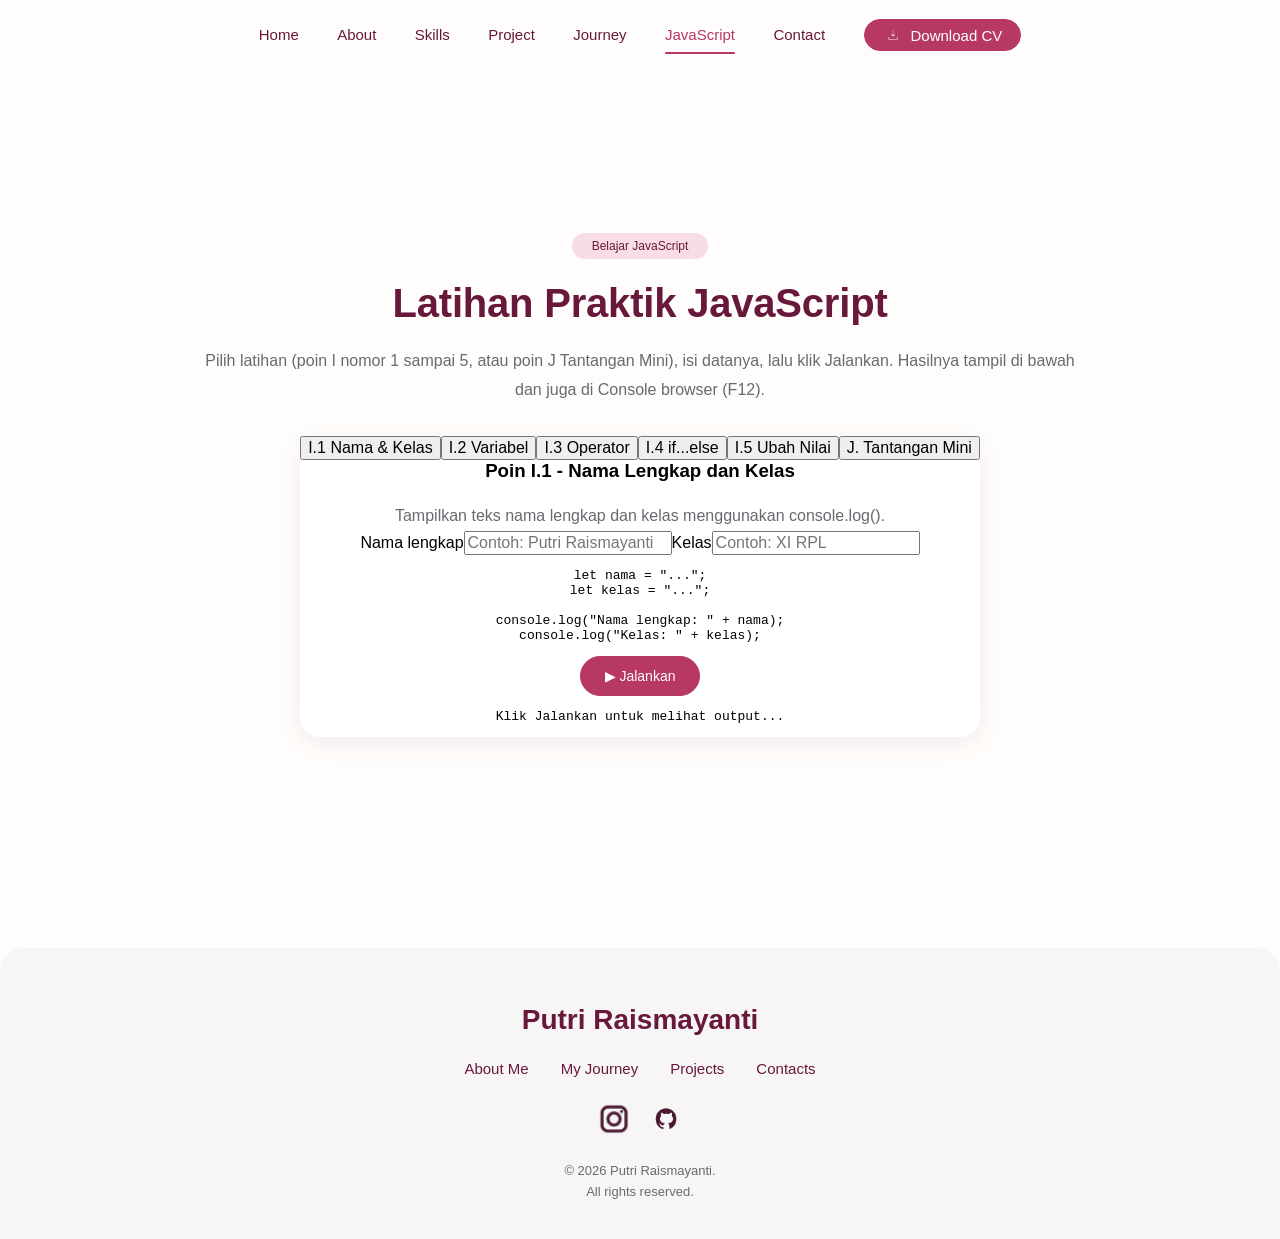
==== javascript.html @ ba16b43a "add js html pisah" ====
<!DOCTYPE html>
<html lang="en">
<head>
  <meta charset="UTF-8" />
  <meta name="viewport" content="width=device-width, initial-scale=1.0" />
  <title>Putri Raismayanti - Tugas JavaScript</title>
  <link rel="stylesheet" href="style.css" />
  <style>
    /* tambahan khusus halaman javascript (style.css tidak diubah) */

    /* menu JavaScript ditandai sebagai halaman yang sedang dibuka */
    .navlink.aktif {
      color: var(--rose);
    }

    .navlink.aktif::after {
      content: "";
      position: absolute;
      left: 0;
      right: 0;
      bottom: -6px;
      height: 2px;
      background: var(--rose);
      border-radius: 2px;
    }

    /* isi halaman diletakkan di tengah layar */
    .halaman-js {
      min-height: calc(100vh - 70px);
      display: flex;
      flex-direction: column;
      align-items: center;
      justify-content: center;
    }

    .halaman-js .js-container {
      margin-top: 32px;
    }
  </style>
</head>
<body>

<!-- navbar -->
<header class="site-header">
  <div class="container nav-bar">
    <input type="checkbox" id="mobile-menu-toggle" class="menu-checkbox" aria-label="Open menu" />
    <label for="mobile-menu-toggle" class="mobile-menu-toggle"><span></span><span></span><span></span></label>
    <nav id="main-nav" class="main-nav">
      <a href="index.html#home" class="navlink">Home</a>
      <a href="index.html#about" class="navlink">About</a>
      <a href="index.html#skills" class="navlink">Skills</a>
      <a href="index.html#project" class="navlink">Project</a>
      <a href="index.html#journey" class="navlink">Journey</a>
      <a href="javascript.html" class="navlink aktif">JavaScript</a>
      <a href="index.html#contact" class="navlink">Contact</a>
      <!-- Link CV belum dibuat: -->
      <a href="#" class="btn btn-primary download-cv"><img src="download0.png" alt="" />Download CV</a>
    </nav>
  </div>
</header>

<main>
  <!-- tugas javascript: poin I (latihan praktik) dan poin J (tantangan mini) -->
  <section class="section container center halaman-js">
    <span class="pill">Belajar JavaScript</span>
    <h2 class="title">Latihan Praktik JavaScript</h2>
    <p class="body-text sub">Pilih latihan (poin I nomor 1 sampai 5, atau poin J Tantangan Mini), isi datanya, lalu klik Jalankan. Hasilnya tampil di bawah dan juga di Console browser (F12).</p>

    <div class="js-container card">
      <div class="js-tabs" id="js-tabs" role="tablist" aria-label="Pilih latihan"></div>
      <h3 class="js-task" id="js-task"></h3>
      <p class="body-text js-desc" id="js-desc"></p>
      <div class="js-form" id="js-form"></div>
      <pre class="js-code"><code id="js-code"></code></pre>
      <button type="button" id="js-run" class="btn btn-primary js-run">&#9654; Jalankan</button>
      <pre class="js-console" id="js-console" aria-live="polite"></pre>
      <p class="body-text js-note" id="js-note" hidden></p>
    </div>
  </section>
</main>

<!-- footer -->
<footer class="site-footer">
  <div class="container footer-content">
    <div class="footer-name">Putri Raismayanti</div>
    <nav class="footer-nav">
      <a href="index.html#about">About Me</a>
      <a href="index.html#journey">My Journey</a>
      <a href="index.html#project">Projects</a>
      <a href="index.html#contact">Contacts</a>
    </nav>
    <div class="footer-social">
      <a href="https://instagram.com/putrirsmynti_" target="_blank" rel="noopener noreferrer" aria-label="Instagram"><img src="instagram2.png" alt="Instagram" /></a>
      <a href="https://github.com/piutyiiii" target="_blank" rel="noopener noreferrer" aria-label="GitHub"><img src="git-hub14.png" alt="GitHub" /></a>
    </div>
    <div class="footer-copy">© 2026 Putri Raismayanti.<br />All rights reserved.</div>
  </div>
</footer>

<script>
// ambil elemen berdasarkan id
function ambil(id) {
  return document.getElementById(id);
}

// ubah isian jadi teks berkutip, kalau kosong tampil "..."
function teks(nilai) {
  nilai = String(nilai).trim();
  if (nilai == "") {
    return '"..."';
  }
  return JSON.stringify(nilai);
}

// ubah isian jadi angka, kalau kosong / bukan angka tampil ...
function angka(nilai) {
  nilai = String(nilai).trim();
  if (nilai != "" && isFinite(Number(nilai))) {
    return Number(nilai);
  }
  return "...";
}

// daftar latihan. kode yang tampil di layar = kode yang dijalankan
var TUGAS = [
  {
    tab: "I.1 Nama & Kelas",
    judul: "Poin I.1 - Nama Lengkap dan Kelas",
    soal: "Tampilkan teks nama lengkap dan kelas menggunakan console.log().",
    fields: [
      { id: "nama", label: "Nama lengkap", type: "text", value: "", placeholder: "Contoh: Putri Raismayanti" },
      { id: "kelas", label: "Kelas", type: "text", value: "", placeholder: "Contoh: XI RPL" }
    ],
    kode: function (v) {
      return `let nama = ${teks(v.nama)};
let kelas = ${teks(v.kelas)};

console.log("Nama lengkap: " + nama);
console.log("Kelas: " + kelas);`;
    }
  },
  {
    tab: "I.2 Variabel",
    judul: "Poin I.2 - Variabel Nama, Umur, dan Jurusan",
    soal: "Buat variabel nama, umur, dan jurusan. Tampilkan ketiganya.",
    fields: [
      { id: "nama", label: "Nama", type: "text", value: "", placeholder: "Contoh: Putri Raismayanti" },
      { id: "umur", label: "Umur", type: "number", value: "", placeholder: "Contoh: 16" },
      { id: "jurusan", label: "Jurusan", type: "text", value: "", placeholder: "Contoh: Rekayasa Perangkat Lunak" }
    ],
    kode: function (v) {
      return `let nama = ${teks(v.nama)};
let umur = ${angka(v.umur)};
let jurusan = ${teks(v.jurusan)};

console.log(nama);
console.log(umur);
console.log(jurusan);`;
    }
  },
  {
    tab: "I.3 Operator",
    judul: "Poin I.3 - Operasi Dua Angka",
    soal: "Buat dua variabel angka, lalu tampilkan hasil penjumlahan, pengurangan, perkalian, dan pembagian.",
    fields: [
      { id: "a", label: "Angka pertama", type: "number", value: "", placeholder: "Contoh: 20" },
      { id: "b", label: "Angka kedua", type: "number", value: "", placeholder: "Contoh: 4" }
    ],
    kode: function (v) {
      return `let angka1 = ${angka(v.a)};
let angka2 = ${angka(v.b)};

console.log("Penjumlahan: " + (angka1 + angka2));
console.log("Pengurangan: " + (angka1 - angka2));
console.log("Perkalian: " + (angka1 * angka2));
console.log("Pembagian: " + (angka1 / angka2));`;
    }
  },
  {
    tab: "I.4 if...else",
    judul: "Poin I.4 - if...else dengan Nilai 90",
    soal: 'Buat variabel nilai = 90. Gunakan if...else untuk menampilkan "Lulus" jika nilai minimal 75 dan "Belum lulus" jika kurang dari 75.',
    fields: [
      { id: "nilai", label: "Nilai", type: "number", value: "90", placeholder: "Contoh: 90" }
    ],
    kode: function (v) {
      return `let nilai = ${angka(v.nilai)};

if (nilai >= 75) {
  console.log("Lulus");
} else {
  console.log("Belum lulus");
}`;
    }
  },
  {
    tab: "I.5 Ubah Nilai",
    judul: "Poin I.5 - Ubah Nilai Menjadi 60",
    soal: "Ubah nilai menjadi 60. Jalankan kembali program dan jelaskan perbedaannya.",
    fields: [
      { id: "nilai", label: "Nilai", type: "number", value: "60", placeholder: "Contoh: 60" }
    ],
    kode: function (v) {
      return `let nilai = ${angka(v.nilai)};

if (nilai >= 75) {
  console.log("Lulus");
} else {
  console.log("Belum lulus");
}`;
    },
    catatan: "Perbedaannya: dengan nilai 90, kondisi nilai >= 75 bernilai true sehingga blok if berjalan dan tampil \"Lulus\". Setelah nilai diubah menjadi 60, kondisi bernilai false sehingga blok else yang berjalan dan tampil \"Belum lulus\". Kodenya sama, hanya nilainya yang berbeda."
  },
  {
    tab: "J. Tantangan Mini",
    judul: "Poin J - Tantangan Mini",
    soal: "Simpan nama dan nilai siswa, lalu tampilkan nama serta status kelulusannya di Console.",
    fields: [
      { id: "nama", label: "Nama siswa", type: "text", value: "", placeholder: "Contoh: Putri Raismayanti" },
      { id: "nilai", label: "Nilai", type: "number", value: "", placeholder: "Contoh: 85" }
    ],
    kode: function (v) {
      return `let nama = ${teks(v.nama)};
let nilai = ${angka(v.nilai)};
let status;

if (nilai >= 75) {
  status = "Lulus";
} else {
  status = "Belum lulus";
}

console.log("Nama: " + nama);
console.log("Nilai: " + nilai);
console.log("Status: " + status);`;
    }
  }
];

// simpan isian tiap latihan supaya tidak hilang waktu pindah tab
var isian = [];
for (var i = 0; i < TUGAS.length; i++) {
  var data = {};
  for (var j = 0; j < TUGAS[i].fields.length; j++) {
    data[TUGAS[i].fields[j].id] = TUGAS[i].fields[j].value;
  }
  isian.push(data);
}

var aktif = 0; // tab yang sedang dibuka

function tampilkanKode() {
  ambil("js-code").textContent = TUGAS[aktif].kode(isian[aktif]);
}

function tampilkanTugas() {
  var t = TUGAS[aktif];

  // tandai tab yang aktif
  var semuaTab = document.querySelectorAll(".js-tab");
  for (var i = 0; i < semuaTab.length; i++) {
    semuaTab[i].setAttribute("aria-selected", i == aktif ? "true" : "false");
  }

  ambil("js-task").textContent = t.judul;
  ambil("js-desc").textContent = t.soal;
  ambil("js-note").hidden = !t.catatan;
  ambil("js-note").textContent = t.catatan || "";
  ambil("js-console").textContent = "Klik Jalankan untuk melihat output...";

  // buat form isian
  var form = ambil("js-form");
  form.textContent = "";
  for (var k = 0; k < t.fields.length; k++) {
    buatField(form, t.fields[k]);
  }

  tampilkanKode();
}

function buatField(form, f) {
  var label = document.createElement("label");
  label.textContent = f.label;

  var input = document.createElement("input");
  input.type = f.type;
  input.placeholder = f.placeholder;
  input.value = isian[aktif][f.id];

  // kode ikut berubah waktu diketik
  input.addEventListener("input", function () {
    isian[aktif][f.id] = input.value;
    tampilkanKode();
  });

  label.appendChild(input);
  form.appendChild(label);
}

function jalankan() {
  // cek dulu ada isian yang masih kosong atau tidak
  var fields = TUGAS[aktif].fields;
  for (var i = 0; i < fields.length; i++) {
    if (String(isian[aktif][fields[i].id]).trim() == "") {
      ambil("js-console").textContent = 'Mohon isi "' + fields[i].label + '" terlebih dahulu.';
      return;
    }
  }

  var baris = [];

  // console tiruan: cetak ke Console browser dan ke kotak output
  var konsolTiruan = {
    log: function () {
      console.log.apply(console, arguments);
      baris.push(Array.prototype.join.call(arguments, " "));
    }
  };

  try {
    var program = new Function("console", ambil("js-code").textContent);
    program(konsolTiruan);
  } catch (err) {
    baris.push("Error: " + err.message);
  }

  if (baris.length == 0) {
    ambil("js-console").textContent = "(tidak ada output)";
  } else {
    ambil("js-console").textContent = baris.join("\n");
  }
}

// buat tombol tab
function buatTab(nomor) {
  var tombol = document.createElement("button");
  tombol.type = "button";
  tombol.className = "js-tab";
  tombol.setAttribute("role", "tab");
  tombol.textContent = TUGAS[nomor].tab;
  tombol.addEventListener("click", function () {
    aktif = nomor;
    tampilkanTugas();
  });
  ambil("js-tabs").appendChild(tombol);
}

for (var n = 0; n < TUGAS.length; n++) {
  buatTab(n);
}
ambil("js-run").addEventListener("click", jalankan);
tampilkanTugas();
</script>

</body>
</html>
---- style.css ----
/* VARIABEL (ubah jarak global)*/
:root {
  --burgundy: #68183b;
  --soft-pink: #f8dde6;
  --dusty-pink: #d96c91;
  --warm-white: #fffdfb;
  --soft-gray: #6b6870;
  --rose: #b63863;

  --gutter: clamp(16px, 5vw, 60px);
  --shadow: 0 6px 24px rgba(104, 24, 59, 0.08);

  --space-xs: 8px;
  --space-sm: 12px;
  --space-md: 20px;
  --space-lg: 32px;
  --space-xl: 48px;
}


/* DASAR */
*,
*::before,
*::after {
  box-sizing: border-box;
}

html {
  scroll-behavior: smooth;
  scroll-padding-top: 70px;
  -webkit-text-size-adjust: 100%;
}

body {
  margin: 0;
  font-family: "Plus Jakarta Sans", sans-serif;
  background: var(--warm-white);
  color: #000;
  overflow-x: hidden;
}

img {
  max-width: 100%;
  display: block;
}

h1,
h2,
h3,
p {
  margin: 0;
}

a {
  text-decoration: none;
  color: inherit;
}

button,
input,
textarea {
  font: inherit;
}

.container {
  width: min(1280px, 100% - 2 * var(--gutter));
  margin-inline: auto;
}

.section {
  padding-block: clamp(56px, 8vw, 110px);
}

.center {
  text-align: center;
}

.center .body-text {
  margin-inline: auto;
}


/* KOMPONEN UMUM */
.pill {
  display: inline-block;
  background: var(--soft-pink);
  color: var(--burgundy);
  border-radius: 50px;
  padding: 6px 20px;
  font-size: 12px;
  font-weight: 500;
}

.pill.sm {
  padding: 4px 12px;
}

.title {
  color: var(--burgundy);
  font-weight: 600;
  letter-spacing: -0.2px;
  font-size: clamp(28px, 4.5vw, 40px);
  line-height: 1.2;
  margin-top: var(--space-md);
}

.body-text {
  color: var(--soft-gray);
  font-size: clamp(14px, 1.6vw, 16px);
  line-height: 1.8;
  font-weight: 300;
  margin-top: var(--space-md);
}

.sub {
  max-width: 880px;
}

.card {
  background: #fff;
  border-radius: 20px;
  box-shadow: var(--shadow);
}

.btn {
  display: inline-flex;
  align-items: center;
  justify-content: center;
  gap: var(--space-xs);
  min-height: 40px;
  padding: 8px 24px;
  border-radius: 50px;
  border: 1px solid var(--rose);
  font-size: 14px;
  font-weight: 500;
  cursor: pointer;
  transition: transform 0.2s, opacity 0.2s;
}

.btn img {
  width: 20px;
  height: auto;
}

.btn:hover {
  transform: translateY(-2px);
}

.btn-primary {
  background: var(--rose);
  color: #fff;
}

.btn-outline {
  background: transparent;
  color: var(--rose);
}

.btn-sm {
  border-radius: 10px;
  font-size: 12px;
  padding: 6px 14px;
  min-height: 36px;
}


/* NAVBAR */
.site-header {
  position: sticky;
  top: 0;
  z-index: 100;
  background: rgba(255, 253, 251, 0.92);
  backdrop-filter: blur(8px);
}

.nav-bar {
  display: flex;
  justify-content: center;
  align-items: center;
  min-height: 70px;
  position: relative;
}

.main-nav {
  display: flex;
  align-items: center;
  gap: clamp(20px, 3vw, 40px);
}

.navlink {
  position: relative;
  color: var(--burgundy);
  font-size: 15px;
  line-height: 26px;
}

body:not(:has(:target)) .navlink[href="#home"],
body:has(#home:target) .navlink[href="#home"],
body:has(#about:target) .navlink[href="#about"],
body:has(#skills:target) .navlink[href="#skills"],
body:has(#journey:target) .navlink[href="#journey"],
body:has(#project:target) .navlink[href="#project"],
body:has(#contact:target) .navlink[href="#contact"] {
  color: var(--rose);
}

body:not(:has(:target)) .navlink[href="#home"]::after,
body:has(#home:target) .navlink[href="#home"]::after,
body:has(#about:target) .navlink[href="#about"]::after,
body:has(#skills:target) .navlink[href="#skills"]::after,
body:has(#journey:target) .navlink[href="#journey"]::after,
body:has(#project:target) .navlink[href="#project"]::after,
body:has(#contact:target) .navlink[href="#contact"]::after {
  content: "";
  position: absolute;
  left: 0;
  right: 0;
  bottom: -6px;
  height: 2px;
  background: var(--rose);
  border-radius: 2px;
}

.download-cv {
  min-height: 32px;
  padding: 3px 18px;
  font-size: 15px;
}

.mobile-menu-toggle,
.menu-checkbox {
  display: none;
}


/* HERO */
.hero {
  display: grid;
  grid-template-columns: 1.2fr 1fr;
  gap: clamp(24px, 5vw, 60px);
  align-items: center;
  padding-block: clamp(40px, 7vw, 90px);
}

.welcome {
  display: inline-flex;
  align-items: center;
  gap: var(--space-xs);
  border: 1px solid var(--dusty-pink);
  border-radius: 50px;
  padding: 4px 18px 4px 10px;
  font-size: 15px;
  font-weight: 200;
}

.welcome img {
  width: 28px;
}

.hello {
  color: var(--dusty-pink);
  font-size: clamp(18px, 2.4vw, 24px);
  font-weight: 500;
  margin-top: var(--space-lg);
}

.name-big {
  font-size: clamp(36px, 7.5vw, 64px);
  font-weight: 600;
  line-height: 1.1;
  margin-top: var(--space-xs);
  background: linear-gradient(90deg, rgba(201, 0, 88, 0.8), #68183b);
  -webkit-background-clip: text;
  background-clip: text;
  -webkit-text-fill-color: transparent;
}

.based {
  font-size: clamp(26px, 5vw, 48px);
  color: #a25971;
  margin-top: var(--space-xs);
}

.tagline {
  color: var(--dusty-pink);
  font-weight: 500;
  font-size: 16px;
  margin-top: var(--space-lg);
}

.hero-text .body-text {
  color: #000;
  font-weight: 200;
  max-width: 520px;
  margin-top: var(--space-sm);
}

.hero-actions {
  display: flex;
  align-items: center;
  gap: 16px;
  margin-top: var(--space-lg);
  flex-wrap: wrap;
}

.icon-btn {
  width: 49px;
  height: 47px;
  border: 1px solid rgba(217, 217, 217, 0.9);
  border-radius: 10px;
  display: grid;
  place-items: center;
}

.icon-btn img {
  width: 30px;
}

.hero-photo {
  width: 100%;
  max-width: 400px;
  aspect-ratio: 400 / 450;
  object-fit: cover;
  border-radius: 20px;
  justify-self: end;
}


/* ABOUT */
.about-grid {
  display: grid;
  grid-template-columns: 1.2fr 1fr;
  gap: clamp(24px, 4vw, 48px);
  align-items: start;
  margin-top: var(--space-md);
}

.about-cards {
  display: grid;
  grid-template-columns: 1.3fr 1fr;
  gap: 20px;
}

.info-card {
  padding: 24px;
  display: grid;
  gap: 22px;
}

.info-item {
  display: flex;
  gap: 14px;
  align-items: flex-start;
}

.info-icon {
  flex: 0 0 40px;
  height: 36px;
  background: var(--soft-pink);
  border-radius: 10px;
  display: grid;
  place-items: center;
}

.info-icon img {
  width: 22px;
}

.info-item h3 {
  color: var(--burgundy);
  font-size: 14px;
  font-weight: 600;
  margin-bottom: 4px;
}

.info-item p {
  font-size: 12px;
  font-weight: 300;
  line-height: 1.6;
}

.learning-card {
  background: var(--burgundy);
  color: #fff;
  padding: 24px;
}

.learning-card h3 {
  font-size: 14px;
  font-weight: 600;
  display: flex;
  gap: 6px;
  align-items: center;
}

.learning-card h3 img {
  width: 11px;
}

.chips {
  display: flex;
  flex-wrap: wrap;
  gap: 10px;
  margin-top: 20px;
}

.chips span {
  background: rgba(217, 217, 217, 0.2);
  border-radius: 50px;
  padding: 4px 12px;
  font-size: 10px;
}

.photo-row {
  display: grid;
  grid-template-columns: repeat(4, 1fr);
  gap: 20px;
  margin-top: var(--space-xl);
}

.photo-row img {
  width: 100%;
  aspect-ratio: 250 / 300;
  object-fit: cover;
  border-radius: 12px;
}


/* TECH STACK (MARQUEE) */
.tech-marquee-wrap {
  width: min(1300px, 100%);
  margin: 0 auto var(--space-xl);
  display: flex;
  flex-direction: column;
  gap: 20px;
}

.tech-marquee-row {
  overflow: hidden;
  -webkit-mask-image: linear-gradient(to right, transparent, #000 5%, #000 95%, transparent);
  mask-image: linear-gradient(to right, transparent, #000 5%, #000 95%, transparent);
}

.tech-marquee-track {
  display: flex;
  gap: 16px;
  width: max-content;
  animation: marquee-left 30s linear infinite;
}

.tech-marquee-track.reverse {
  animation-name: marquee-right;
}

.tech-card {
  flex: 0 0 auto;
  width: 96px;
  height: 96px;
  background: #fff;
  border: 1px solid rgba(107, 104, 112, 0.3);
  border-radius: 12px;
  display: flex;
  flex-direction: column;
  align-items: center;
  justify-content: center;
  gap: 8px;
}

.tech-card img {
  width: 32px;
  height: 32px;
  object-fit: contain;
}

.tech-card span {
  font-size: 10px;
}

.tech-marquee-row:hover .tech-marquee-track {
  animation-play-state: paused;
}

@keyframes marquee-left {
  to { transform: translateX(-50%); }
}

@keyframes marquee-right {
  from { transform: translateX(-50%); }
  to { transform: translateX(0); }
}


/* JOURNEY */
.timeline {
  display: grid;
  grid-template-columns: repeat(6, 1fr);
  gap: 20px;
  margin-top: 44px;
  position: relative;
}

.step {
  position: relative;
  padding-top: 32px;
}

.step::before {
  content: "";
  position: absolute;
  top: 0;
  left: 0;
  width: 15px;
  height: 15px;
  border-radius: 50%;
  background: var(--soft-pink);
  box-shadow: inset 0 0 0 4px var(--soft-pink), inset 0 0 0 8px var(--rose);
  z-index: 1;
}

.step::after {
  content: "";
  position: absolute;
  top: 7px;
  left: 15px;
  right: -20px;
  border-top: 1px dashed var(--dusty-pink);
}

.step:last-child::after {
  display: none;
}

.step-card {
  padding: 20px;
  height: 100%;
  display: flex;
  flex-direction: column;
  gap: 12px;
}

.step-card img {
  height: 40px;
  width: auto;
  max-width: 100%;
  object-fit: contain;
  object-position: left;
}

.year {
  color: var(--burgundy);
  font-size: 12px;
  font-weight: 600;
}

.step-card h3 {
  color: var(--burgundy);
  font-size: 14px;
  font-weight: 600;
}

.step-card p {
  font-size: 13px;
  line-height: 1.6;
  font-weight: 300;
  flex: 1;
}

.tag {
  align-self: flex-start;
  background: var(--soft-pink);
  color: var(--burgundy);
  border-radius: 50px;
  padding: 4px 12px;
  font-size: 12px;
}


/* PROJECTS */
.project-grid {
  display: grid;
  grid-template-columns: repeat(3, 1fr);
  gap: 24px;
  margin-top: 48px;
  text-align: left;
}

.project {
  padding: 20px;
  display: flex;
  flex-direction: column;
  gap: 16px;
}

.project > img {
  width: 100%;
  aspect-ratio: 350 / 190;
  object-fit: cover;
  border-radius: 12px;
}

.project-head {
  display: flex;
  justify-content: space-between;
  align-items: center;
  gap: var(--space-xs);
}

.project-head h3 {
  color: var(--burgundy);
  font-size: 20px;
  font-weight: 600;
}

.project > p {
  color: var(--soft-gray);
  font-size: 14px;
  line-height: 1.7;
  font-weight: 300;
  flex: 1;
}

.tags {
  display: flex;
  flex-wrap: wrap;
  gap: 8px;
}

.project-actions {
  display: flex;
  flex-wrap: wrap;
  gap: var(--space-sm);
}

.project-actions .btn {
  flex: 1 1 auto;
}


/* CONTACT */
.contact-grid {
  display: grid;
  grid-template-columns: 1fr 1fr;
  gap: clamp(24px, 4vw, 48px);
  align-items: start;
  margin-top: var(--space-sm);
}

.contact-card {
  margin-top: var(--space-lg);
  padding: 28px;
  display: grid;
  gap: 24px;
}

.contact-link {
  display: flex;
  align-items: center;
  gap: 16px;
}

.contact-link b {
  display: block;
  color: var(--burgundy);
  font-size: 16px;
  font-weight: 600;
}

.contact-link small {
  display: block;
  color: var(--soft-gray);
  font-size: 14px;
  margin-top: 2px;
  word-break: break-word;
}

.contact-icon-bg {
  flex: 0 0 60px;
  width: 60px;
  height: 60px;
  border-radius: 50%;
  background: var(--soft-pink);
  display: grid;
  place-items: center;
  transition: transform 0.25s, background-color 0.25s;
}

.contact-icon-bg img {
  width: 30px;
  height: 30px;
  object-fit: contain;
}

.contact-link:hover .contact-icon-bg {
  background: var(--rose);
  transform: scale(1.1);
}

.form-card {
  padding: clamp(20px, 3vw, 32px);
  display: flex;
  flex-direction: column;
  gap: var(--space-xs);
}

.form-head {
  display: flex;
  gap: 16px;
  align-items: center;
  margin-bottom: var(--space-md);
}

.form-head .contact-icon-bg {
  flex-basis: 70px;
  width: 70px;
  height: 70px;
}

.form-head h3 {
  color: var(--burgundy);
  font-size: 24px;
  font-weight: 600;
}

.form-head p {
  color: var(--soft-gray);
  font-size: 14px;
  line-height: 1.6;
  margin-top: 4px;
}

.form-card label {
  color: var(--burgundy);
  font-size: 16px;
  font-weight: 500;
  margin-top: var(--space-sm);
}

.form-card input,
.form-card textarea {
  width: 100%;
  border: 1px solid rgba(107, 104, 112, 0.35);
  border-radius: 20px;
  padding: 12px 18px;
  font-size: 16px;
  background: transparent;
  color: var(--burgundy);
}

.form-card textarea {
  resize: vertical;
  min-height: 120px;
}

.form-actions {
  display: flex;
  flex-wrap: wrap;
  gap: var(--space-sm);
  margin-top: var(--space-md);
}

.form-actions .btn {
  flex: 1 1 160px;
}


/* FOOTER */
.site-footer {
  background: #f7f5f5;
  border-radius: 24px 24px 0 0;
  padding: 56px 0 36px;
  margin-top: var(--space-xl);
}

.footer-content {
  display: flex;
  flex-direction: column;
  align-items: center;
  gap: 24px;
  text-align: center;
}

.footer-name {
  color: var(--burgundy);
  font-size: 28px;
  font-weight: 600;
}

.footer-nav {
  display: flex;
  flex-wrap: wrap;
  justify-content: center;
  gap: 12px 32px;
  color: var(--burgundy);
  font-size: 15px;
}

.footer-social {
  display: flex;
  gap: 16px;
}

.footer-social img {
  width: 36px;
  height: 36px;
  object-fit: contain;
  transition: transform 0.25s;
}

.footer-social a:hover img {
  transform: scale(1.15);
}

.footer-copy {
  color: var(--soft-gray);
  font-size: 13px;
  line-height: 1.6;
}


/*TABLET (≤ 1100px) */
@media (max-width: 1100px) {
  .timeline {
    grid-template-columns: repeat(3, 1fr);
    row-gap: 32px;
  }

  .step:nth-child(3n)::after {
    display: none;
  }

  .project-grid {
    grid-template-columns: repeat(2, 1fr);
  }

  .about-grid,
  .contact-grid {
    grid-template-columns: 1fr;
  }
}


/*HP (≤ 768px) */
@media (max-width: 768px) {
  .nav-bar {
    justify-content: flex-end;
    min-height: 60px;
  }

  .menu-checkbox {
    display: block;
    position: absolute;
    right: 0;
    width: 44px;
    height: 44px;
    margin: 0;
    opacity: 0;
    pointer-events: none;
  }

  .menu-checkbox:focus-visible + .mobile-menu-toggle {
    outline: 2px solid var(--rose);
  }

  .mobile-menu-toggle {
    display: flex;
    flex-direction: column;
    justify-content: center;
    align-items: center;
    gap: 5px;
    width: 44px;
    height: 44px;
    border: 0;
    background: transparent;
    color: var(--burgundy);
    cursor: pointer;
    border-radius: 12px;
  }

  .mobile-menu-toggle span {
    display: block;
    width: 22px;
    height: 2px;
    border-radius: 99px;
    background: currentColor;
    transition: transform 0.25s, opacity 0.25s;
  }

  .menu-checkbox:checked + .mobile-menu-toggle span:nth-child(1) {
    transform: translateY(7px) rotate(45deg);
  }

  .menu-checkbox:checked + .mobile-menu-toggle span:nth-child(2) {
    opacity: 0;
  }

  .menu-checkbox:checked + .mobile-menu-toggle span:nth-child(3) {
    transform: translateY(-7px) rotate(-45deg);
  }

  .main-nav {
    display: none;
    position: absolute;
    top: 100%;
    left: calc(-1 * var(--gutter));
    right: calc(-1 * var(--gutter));
    flex-direction: column;
    align-items: stretch;
    gap: 0;
    background: var(--warm-white);
    padding: 8px var(--gutter) 20px;
    box-shadow: 0 12px 24px rgba(104, 24, 59, 0.1);
  }

  .menu-checkbox:checked ~ .main-nav {
    display: flex;
  }

  .navlink {
    padding: 12px 0;
    border-bottom: 1px solid var(--soft-pink);
  }

  .navlink::after {
    display: none !important;
  }

  .download-cv {
    margin-top: 16px;
  }

  .hero {
    grid-template-columns: 1fr;
    text-align: left;
  }

  .hero-photo {
    order: -1;
    justify-self: center;
    max-width: 300px;
  }

  .about-cards {
    grid-template-columns: 1fr;
  }

  .photo-row {
    grid-template-columns: repeat(2, 1fr);
    gap: 12px;
  }

  .project-grid {
    grid-template-columns: 1fr;
  }

  /* timeline jadi vertikal */
  .timeline {
    grid-template-columns: 1fr;
    gap: 20px;
    padding-left: 28px;
  }

  .timeline::before {
    content: "";
    position: absolute;
    left: 7px;
    top: 8px;
    bottom: 8px;
    border-left: 1px dashed var(--dusty-pink);
  }

  .step {
    padding-top: 0;
  }

  .step::before {
    top: 24px;
    left: -28px;
  }

  .step::after {
    display: none !important;
  }

  .tech-card {
    width: 84px;
    height: 84px;
  }
}


/*HP KECIL (≤ 480px)*/
@media (max-width: 480px) {
  .hero-actions .btn {
    flex: 1 1 auto;
  }

  .form-head {
    flex-direction: column;
    align-items: flex-start;
  }

  .contact-icon-bg {
    flex-basis: 52px;
    width: 52px;
    height: 52px;
  }

  .project-head h3 {
    font-size: 18px;
  }
}

@media (prefers-reduced-motion: reduce) {
  html {
    scroll-behavior: auto;
  }

  *,
  *::before,
  *::after {
    animation-duration: 0.01ms !important;
    animation-iteration-count: 1 !important;
    transition-duration: 0.01ms !important;
  }
}
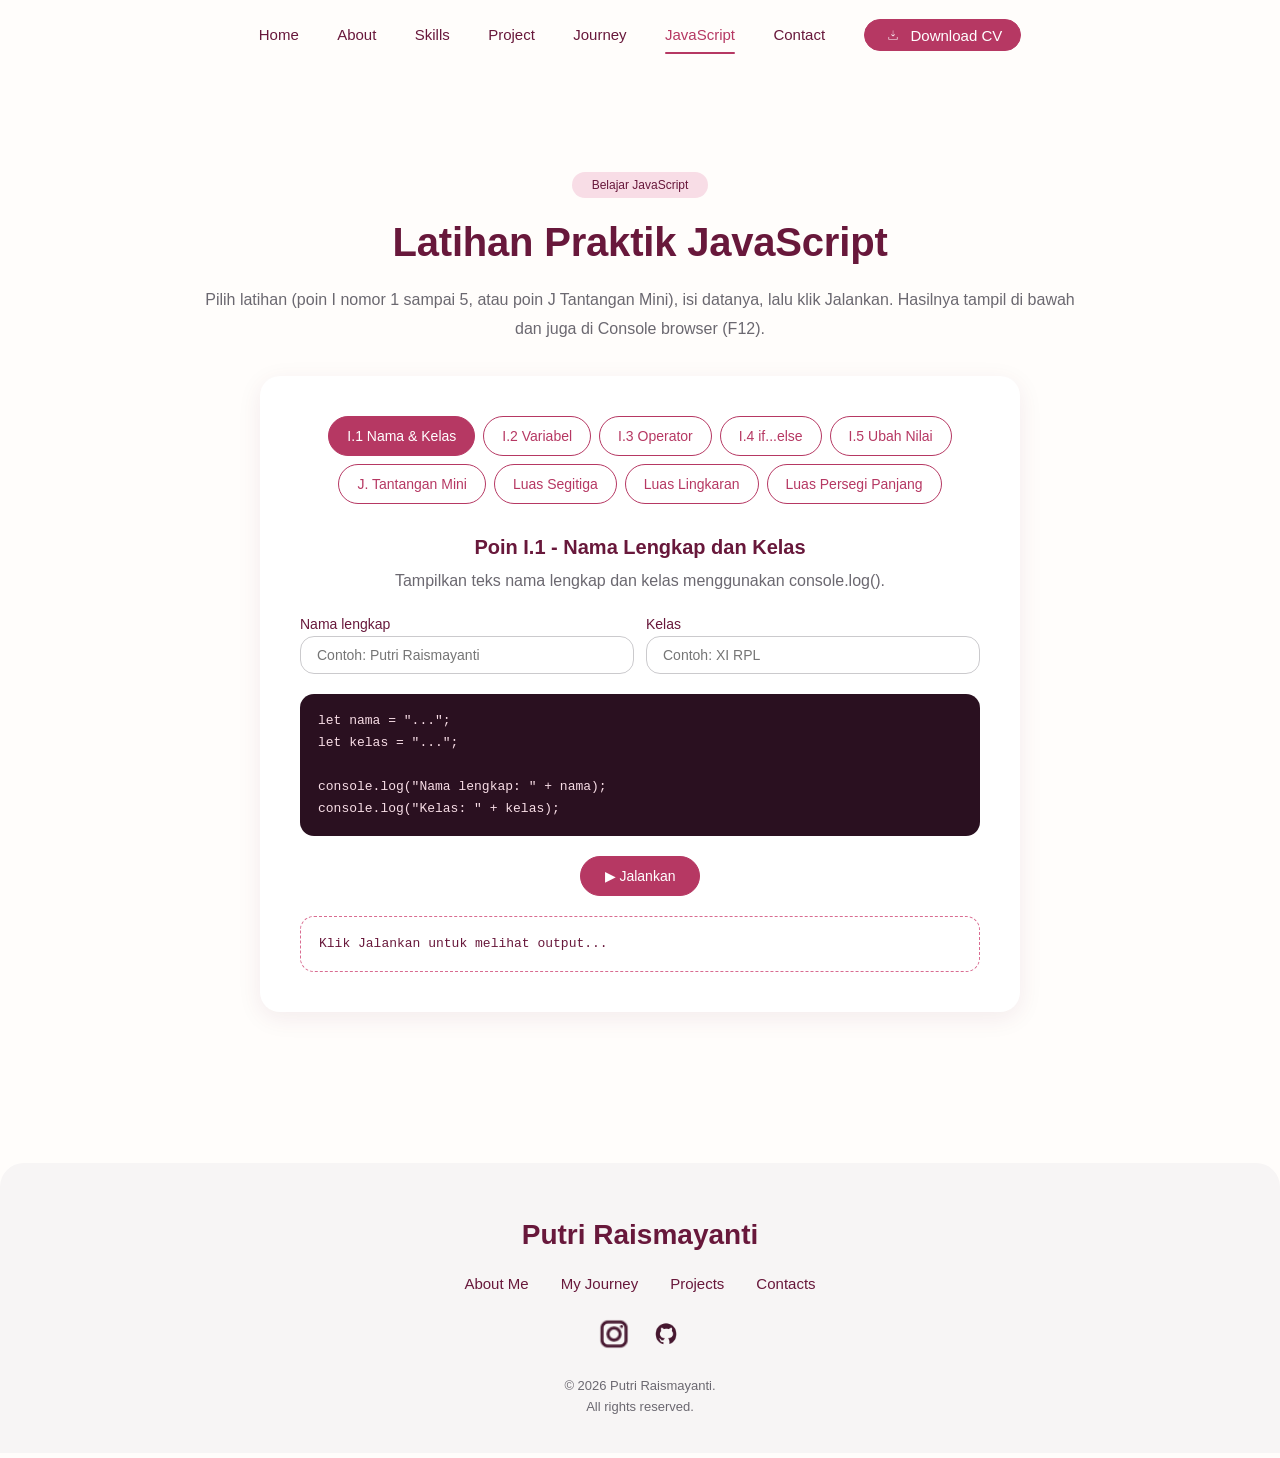
==== commit 38fdc3c2: "menambahkan luas bidang" ====
--- a/javascript.html
+++ b/javascript.html
@@ -103,7 +103,7 @@
   return document.getElementById(id);
 }
 
-// ubah isian jadi teks berkutip, kalau kosong tampil "..."
+// ubah isian jadi teks berkutip, kalau kosong tampil 
 function teks(nilai) {
   nilai = String(nilai).trim();
   if (nilai == "") {
@@ -112,7 +112,7 @@
   return JSON.stringify(nilai);
 }
 
-// ubah isian jadi angka, kalau kosong / bukan angka tampil ...
+// ubah isian jadi angka, kalau kosong / bukan angka tampil 
 function angka(nilai) {
   nilai = String(nilai).trim();
   if (nilai != "" && isFinite(Number(nilai))) {
@@ -233,6 +233,60 @@
 console.log("Nama: " + nama);
 console.log("Nilai: " + nilai);
 console.log("Status: " + status);`;
+    }
+  },
+  {
+    tab: "Luas Segitiga",
+    judul: "Menghitung Luas Segitiga",
+    soal: "Hitung luas segitiga dengan rumus: luas = 1/2 x alas x tinggi.",
+    fields: [
+      { id: "alas", label: "Alas", type: "number", value: "", placeholder: "Contoh: 10" },
+      { id: "tinggi", label: "Tinggi", type: "number", value: "", placeholder: "Contoh: 6" }
+    ],
+    kode: function (v) {
+      return `let alas = ${angka(v.alas)};
+let tinggi = ${angka(v.tinggi)};
+
+let luas = 0.5 * alas * tinggi;
+
+console.log("Alas: " + alas);
+console.log("Tinggi: " + tinggi);
+console.log("Luas segitiga: " + luas);`;
+    }
+  },
+  {
+    tab: "Luas Lingkaran",
+    judul: "Menghitung Luas Lingkaran",
+    soal: "Hitung luas lingkaran dengan rumus: luas = \u03C0 x jari-jari x jari-jari (\u03C0 = Math.PI).",
+    fields: [
+      { id: "r", label: "Jari-jari", type: "number", value: "", placeholder: "Contoh: 7" }
+    ],
+    kode: function (v) {
+      return `let jariJari = ${angka(v.r)};
+
+let luas = Math.PI * jariJari * jariJari;
+
+console.log("Jari-jari: " + jariJari);
+console.log("Luas lingkaran: " + luas.toFixed(2));`;
+    }
+  },
+  {
+    tab: "Luas Persegi Panjang",
+    judul: "Menghitung Luas Persegi Panjang",
+    soal: "Hitung luas persegi panjang dengan rumus: luas = panjang x lebar.",
+    fields: [
+      { id: "panjang", label: "Panjang", type: "number", value: "", placeholder: "Contoh: 12" },
+      { id: "lebar", label: "Lebar", type: "number", value: "", placeholder: "Contoh: 5" }
+    ],
+    kode: function (v) {
+      return `let panjang = ${angka(v.panjang)};
+let lebar = ${angka(v.lebar)};
+
+let luas = panjang * lebar;
+
+console.log("Panjang: " + panjang);
+console.log("Lebar: " + lebar);
+console.log("Luas persegi panjang: " + luas);`;
     }
   }
 ];
@@ -353,4 +407,4 @@
 </script>
 
 </body>
-</html>+</html>
--- a/style.css
+++ b/style.css
@@ -1,4 +1,4 @@
-/* VARIABEL (ubah jarak global)*/
+/* VARIABEL*/
 :root {
   --burgundy: #68183b;
   --soft-pink: #f8dde6;
@@ -200,6 +200,7 @@
 body:has(#skills:target) .navlink[href="#skills"],
 body:has(#journey:target) .navlink[href="#journey"],
 body:has(#project:target) .navlink[href="#project"],
+body:has(#javascript:target) .navlink[href="#javascript"],
 body:has(#contact:target) .navlink[href="#contact"] {
   color: var(--rose);
 }
@@ -210,6 +211,7 @@
 body:has(#skills:target) .navlink[href="#skills"]::after,
 body:has(#journey:target) .navlink[href="#journey"]::after,
 body:has(#project:target) .navlink[href="#project"]::after,
+body:has(#javascript:target) .navlink[href="#javascript"]::after,
 body:has(#contact:target) .navlink[href="#contact"]::after {
   content: "";
   position: absolute;
@@ -1023,3 +1025,107 @@
     transition-duration: 0.01ms !important;
   }
 }
+
+/* TUGAS JAVASCRIPT */
+.js-container {
+  width: min(760px, 100%);
+  margin: var(--space-xl) auto 0;
+  padding: clamp(20px, 4vw, 40px);
+  text-align: center;
+}
+
+.js-tabs {
+  display: flex;
+  flex-wrap: wrap;
+  justify-content: center;
+  gap: var(--space-xs);
+  margin-bottom: var(--space-lg);
+}
+
+.js-tab {
+  min-height: 40px;
+  padding: 6px 18px;
+  border: 1px solid var(--rose);
+  border-radius: 50px;
+  background: transparent;
+  color: var(--rose);
+  font-size: 14px;
+  font-weight: 500;
+  cursor: pointer;
+}
+
+.js-tab[aria-selected="true"] {
+  background: var(--rose);
+  color: #fff;
+}
+
+.js-task {
+  color: var(--burgundy);
+  font-size: 20px;
+  font-weight: 600;
+}
+
+.js-desc {
+  margin-top: var(--space-xs);
+}
+
+.js-form {
+  display: flex;
+  flex-wrap: wrap;
+  gap: var(--space-sm);
+  margin-top: var(--space-md);
+  text-align: left;
+}
+
+.js-form label {
+  flex: 1 1 200px;
+  color: var(--burgundy);
+  font-size: 14px;
+  font-weight: 500;
+}
+
+.js-form input,
+.js-form select {
+  display: block;
+  width: 100%;
+  margin-top: 4px;
+  padding: 10px 16px;
+  border: 1px solid rgba(107, 104, 112, 0.35);
+  border-radius: 14px;
+  background: transparent;
+  color: var(--burgundy);
+}
+
+.js-code,
+.js-console {
+  margin: var(--space-md) 0 0;
+  padding: 16px 18px;
+  border-radius: 14px;
+  text-align: left;
+  font-family: Consolas, "Courier New", monospace;
+  font-size: 13px;
+  line-height: 1.7;
+  overflow-x: auto;
+  white-space: pre;
+}
+
+.js-code {
+  background: #2a1020;
+  color: #f8dde6;
+}
+
+.js-console {
+  background: #fff;
+  border: 1px dashed var(--dusty-pink);
+  color: var(--burgundy);
+  min-height: 56px;
+}
+
+.js-run {
+  margin-top: var(--space-md);
+}
+
+.js-note {
+  margin-top: var(--space-md);
+  font-size: 14px;
+}
